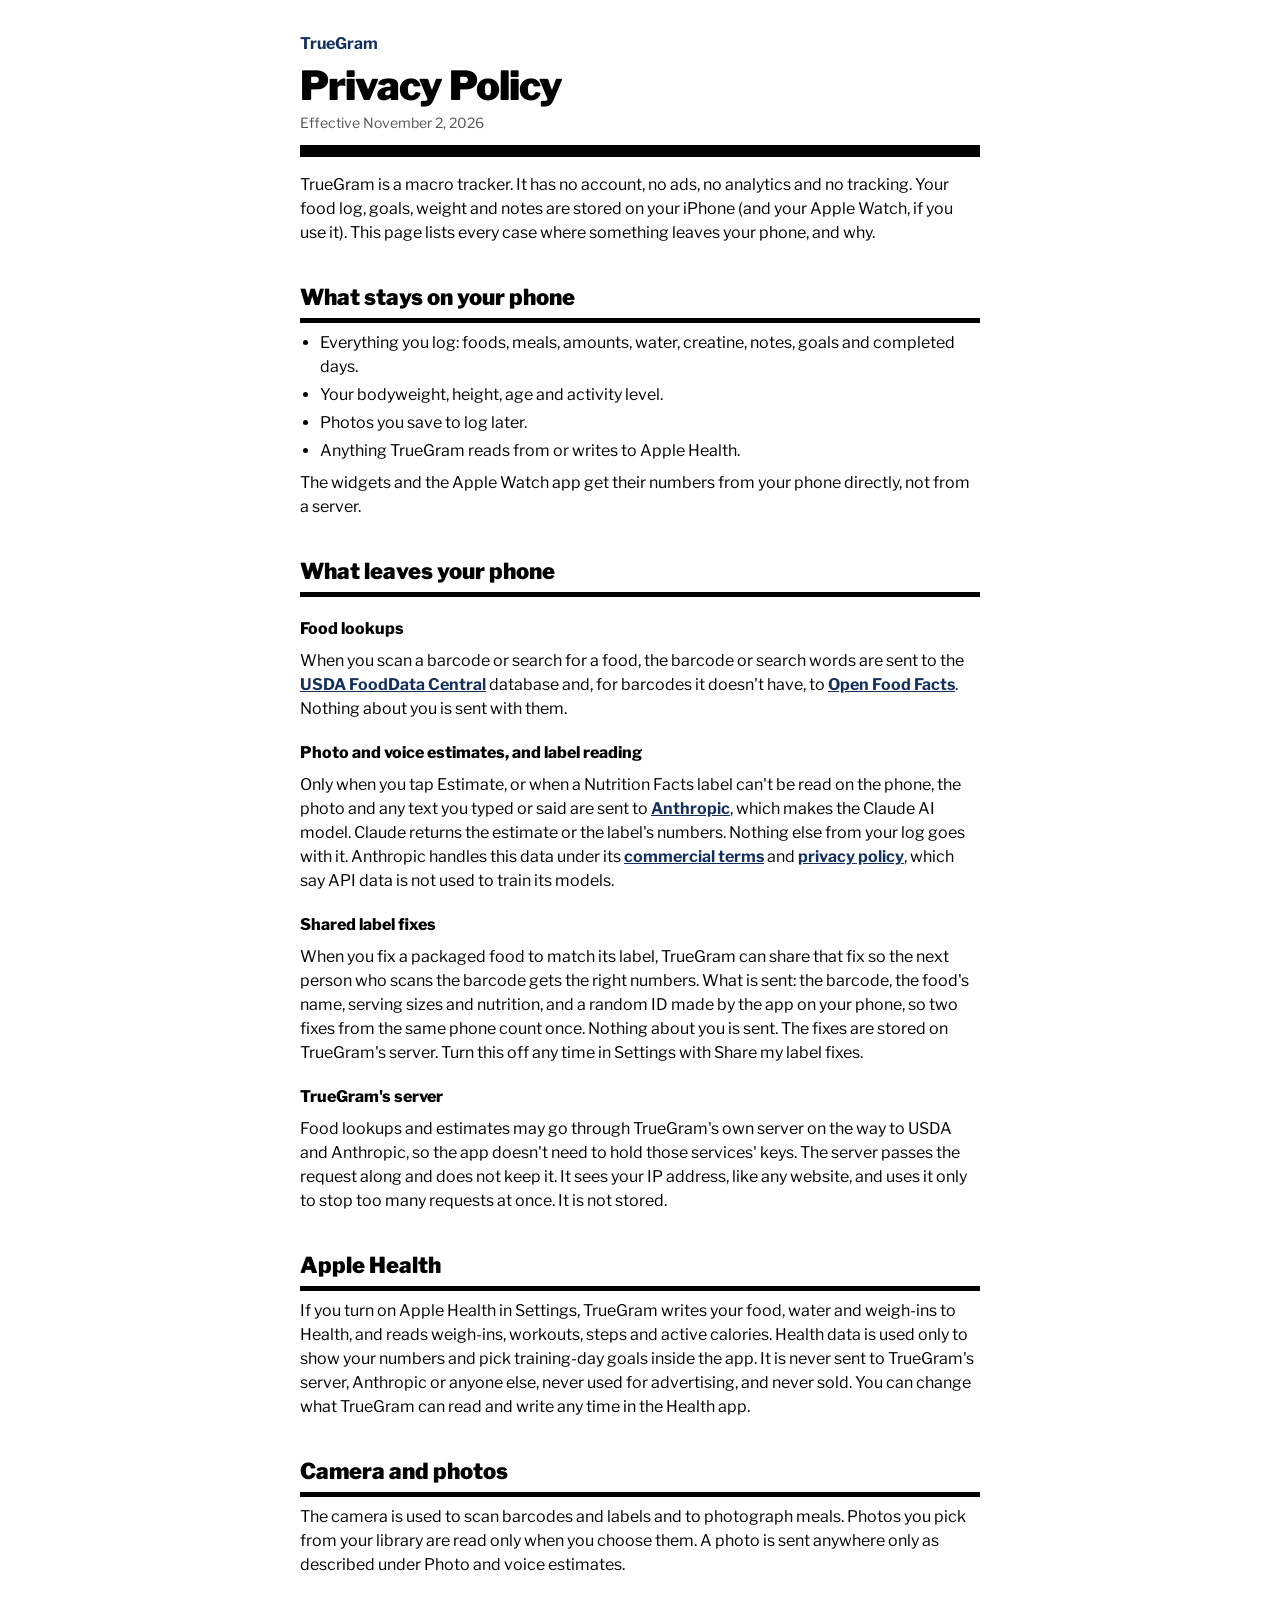
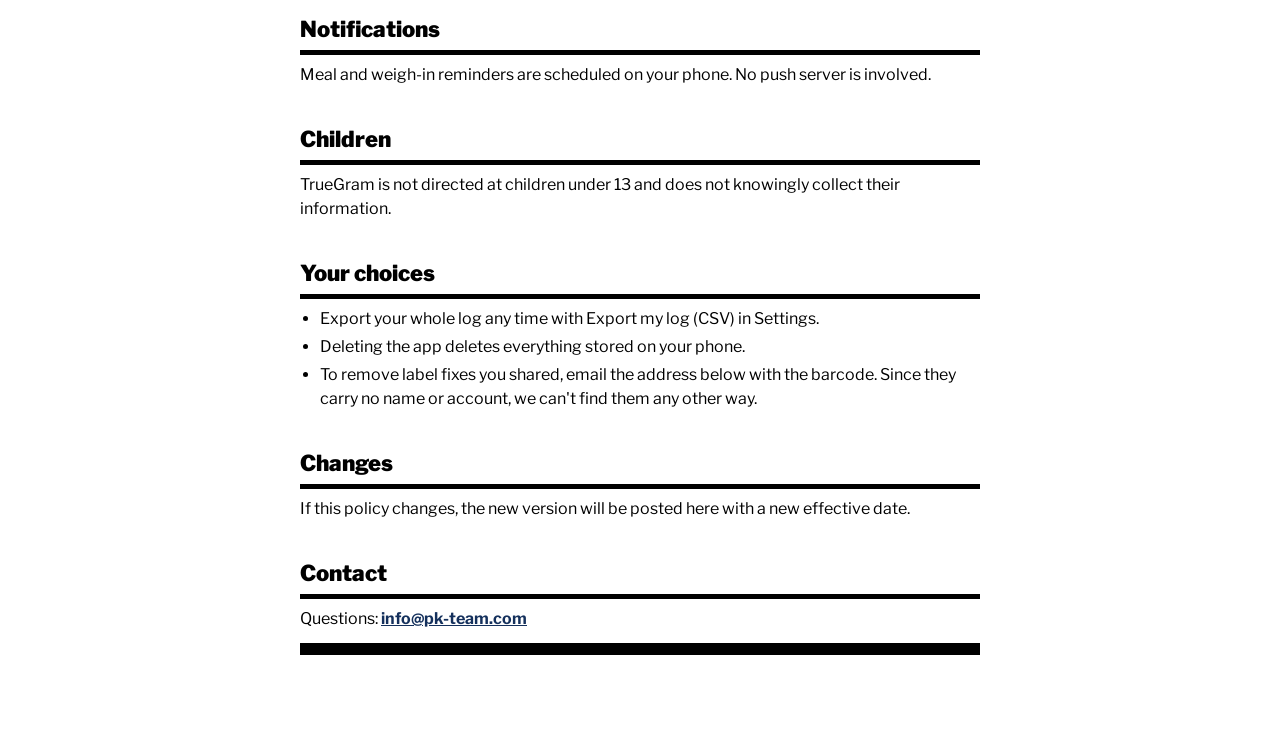
==== privacy.html @ 7fdc30e4 "TrueGram privacy policy and support pages Co-Authored-By: Claude Opus 5.5 <noreply@anthropic.com>" ====
<!doctype html>
<html lang="en">
<head>
<meta charset="utf-8">
<meta name="viewport" content="width=device-width, initial-scale=1">
<title>TrueGram Privacy Policy</title>
<link rel="stylesheet" href="style.css">
</head>
<body>
<main>
<p class="brand"><a href="index.html">TrueGram</a></p>
<h1>Privacy Policy</h1>
<p class="detail">Effective November 2, 2026</p>
<hr class="heavy">

<p>TrueGram is a macro tracker. It has no account, no ads, no analytics and no tracking. Your food log, goals, weight and notes are stored on your iPhone (and your Apple Watch, if you use it). This page lists every case where something leaves your phone, and why.</p>

<h2>What stays on your phone</h2>
<hr>
<ul>
<li>Everything you log: foods, meals, amounts, water, creatine, notes, goals and completed days.</li>
<li>Your bodyweight, height, age and activity level.</li>
<li>Photos you save to log later.</li>
<li>Anything TrueGram reads from or writes to Apple Health.</li>
</ul>
<p>The widgets and the Apple Watch app get their numbers from your phone directly, not from a server.</p>

<h2>What leaves your phone</h2>
<hr>
<h3>Food lookups</h3>
<p>When you scan a barcode or search for a food, the barcode or search words are sent to the <a href="https://fdc.nal.usda.gov/">USDA FoodData Central</a> database and, for barcodes it doesn't have, to <a href="https://world.openfoodfacts.org/">Open Food Facts</a>. Nothing about you is sent with them.</p>

<h3>Photo and voice estimates, and label reading</h3>
<p>Only when you tap Estimate, or when a Nutrition Facts label can't be read on the phone, the photo and any text you typed or said are sent to <a href="https://www.anthropic.com/">Anthropic</a>, which makes the Claude AI model. Claude returns the estimate or the label's numbers. Nothing else from your log goes with it. Anthropic handles this data under its <a href="https://www.anthropic.com/legal/commercial-terms">commercial terms</a> and <a href="https://www.anthropic.com/legal/privacy">privacy policy</a>, which say API data is not used to train its models.</p>

<h3>Shared label fixes</h3>
<p>When you fix a packaged food to match its label, TrueGram can share that fix so the next person who scans the barcode gets the right numbers. What is sent: the barcode, the food's name, serving sizes and nutrition, and a random ID made by the app on your phone, so two fixes from the same phone count once. Nothing about you is sent. The fixes are stored on TrueGram's server. Turn this off any time in Settings with Share my label fixes.</p>

<h3>TrueGram's server</h3>
<p>Food lookups and estimates may go through TrueGram's own server on the way to USDA and Anthropic, so the app doesn't need to hold those services' keys. The server passes the request along and does not keep it. It sees your IP address, like any website, and uses it only to stop too many requests at once. It is not stored.</p>

<h2>Apple Health</h2>
<hr>
<p>If you turn on Apple Health in Settings, TrueGram writes your food, water and weigh-ins to Health, and reads weigh-ins, workouts, steps and active calories. Health data is used only to show your numbers and pick training-day goals inside the app. It is never sent to TrueGram's server, Anthropic or anyone else, never used for advertising, and never sold. You can change what TrueGram can read and write any time in the Health app.</p>

<h2>Camera and photos</h2>
<hr>
<p>The camera is used to scan barcodes and labels and to photograph meals. Photos you pick from your library are read only when you choose them. A photo is sent anywhere only as described under Photo and voice estimates.</p>

<h2>Notifications</h2>
<hr>
<p>Meal and weigh-in reminders are scheduled on your phone. No push server is involved.</p>

<h2>Children</h2>
<hr>
<p>TrueGram is not directed at children under 13 and does not knowingly collect their information.</p>

<h2>Your choices</h2>
<hr>
<ul>
<li>Export your whole log any time with Export my log (CSV) in Settings.</li>
<li>Deleting the app deletes everything stored on your phone.</li>
<li>To remove label fixes you shared, email the address below with the barcode. Since they carry no name or account, we can't find them any other way.</li>
</ul>

<h2>Changes</h2>
<hr>
<p>If this policy changes, the new version will be posted here with a new effective date.</p>

<h2>Contact</h2>
<hr>
<p>Questions: <a href="mailto:info@pk-team.com">info@pk-team.com</a></p>
<hr class="heavy">
</main>
</body>
</html>
---- style.css ----
/* TrueGram design system: ink on paper, navy for links, label rules instead of cards. */
@import url("https://fonts.googleapis.com/css2?family=Libre+Franklin:wght@400;700;800;900&display=swap");

:root {
  --navy: #14305c;
  --ink: #000000;
  --paper: #ffffff;
  --graphite: #555555;
}

html { background: var(--paper); color: var(--ink); }
body {
  margin: 0;
  font-family: "Libre Franklin", -apple-system, "Helvetica Neue", Arial, sans-serif;
  font-size: 16px;
  line-height: 1.5;
}
main { max-width: 680px; margin: 0 auto; padding: 32px 20px 64px; }

h1 { font-size: 40px; font-weight: 900; letter-spacing: -1px; line-height: 1.1; margin: 8px 0 4px; }
h1.wordmark { color: var(--navy); }
h2 { font-size: 22px; font-weight: 900; margin: 36px 0 0; }
h3 { font-size: 16px; font-weight: 800; margin: 20px 0 4px; }
p, ul { margin: 8px 0; }
ul { padding-left: 20px; }
li { margin: 4px 0; }

.brand { font-weight: 900; margin: 0; }
.brand a { color: var(--navy); text-decoration: none; }
.detail { color: var(--graphite); font-size: 14px; margin: 0 0 8px; }
.lead { font-size: 20px; font-weight: 700; }

a { color: var(--navy); font-weight: 700; }

hr { border: 0; border-top: 1px solid var(--ink); margin: 4px 0 8px; }
hr.heavy { border-top-width: 12px; margin: 12px 0 16px; }
h2 + hr { border-top-width: 5px; }
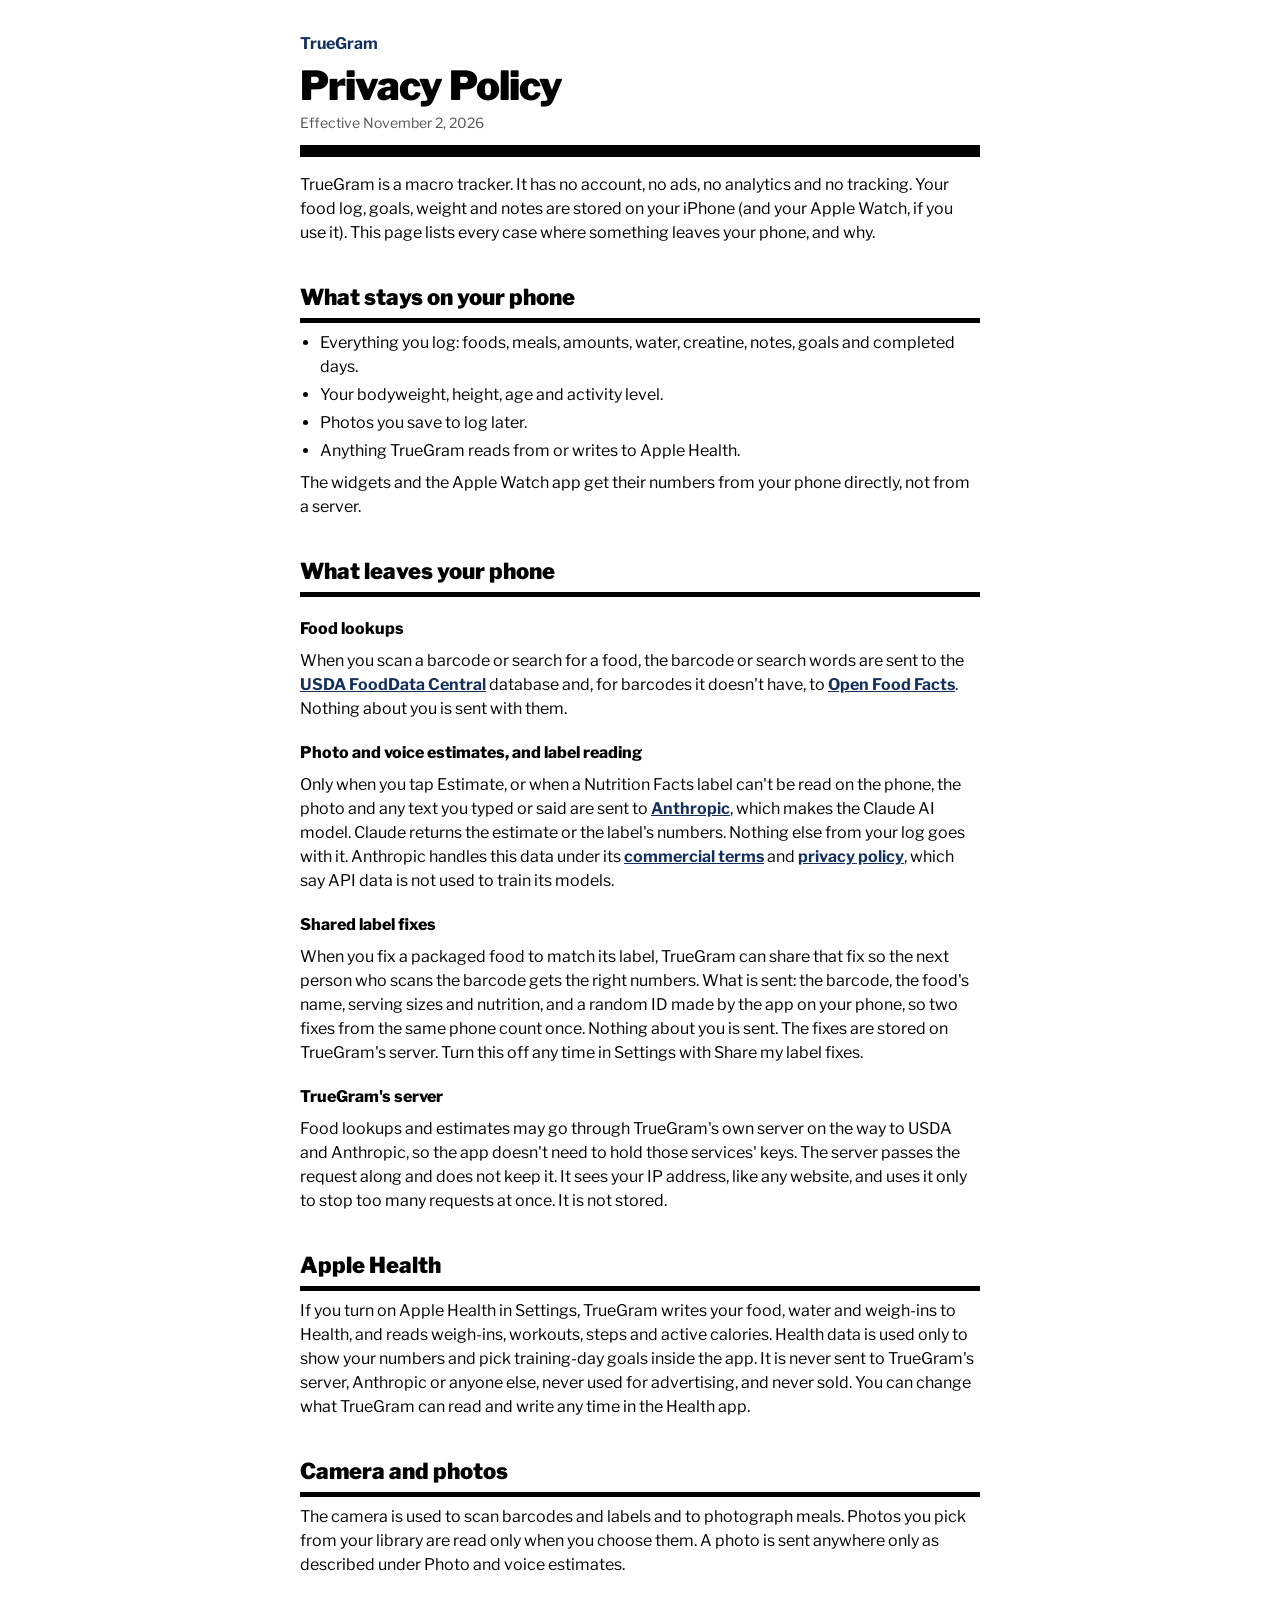
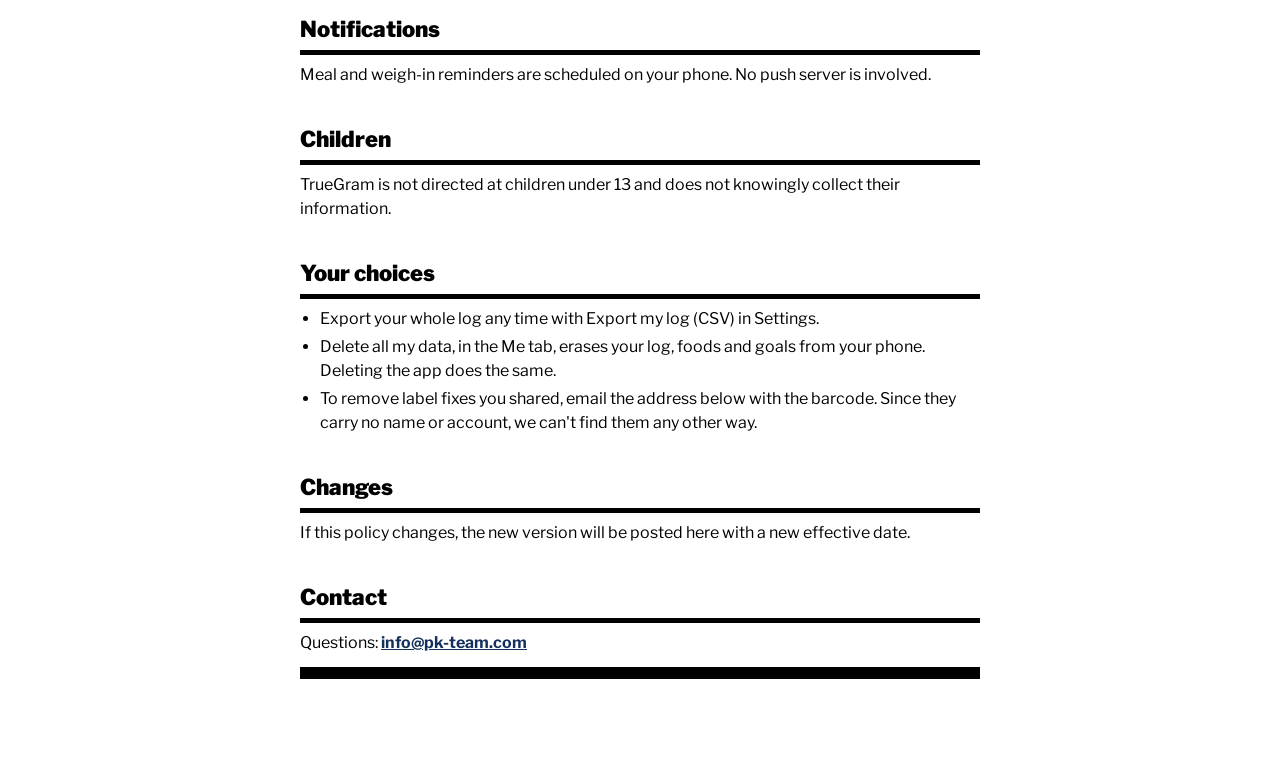
==== commit a9f14983: "Privacy policy: Delete all my data in the app Co-Authored-By: Claude Opus 5.5 <noreply@anthropic.com" ====
--- a/privacy.html
+++ b/privacy.html
@@ -59,7 +59,7 @@
 <hr>
 <ul>
 <li>Export your whole log any time with Export my log (CSV) in Settings.</li>
-<li>Deleting the app deletes everything stored on your phone.</li>
+<li>Delete all my data, in the Me tab, erases your log, foods and goals from your phone. Deleting the app does the same.</li>
 <li>To remove label fixes you shared, email the address below with the barcode. Since they carry no name or account, we can't find them any other way.</li>
 </ul>
 
